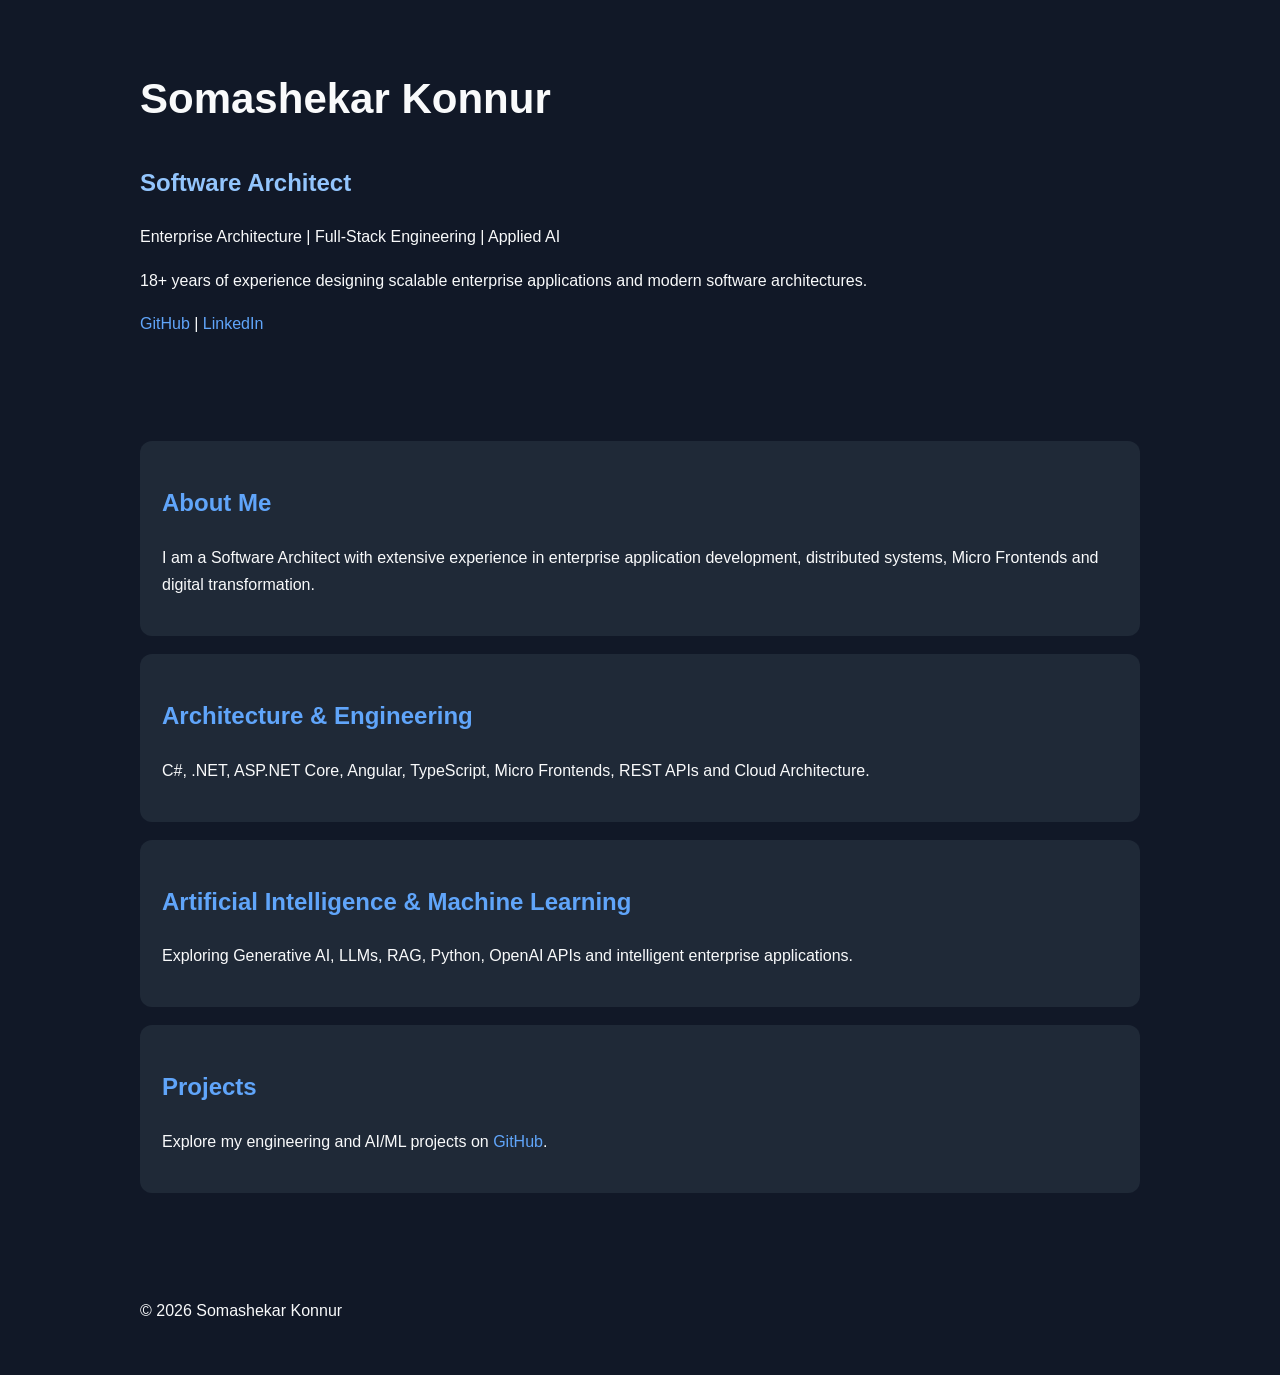
==== index.html @ 421f2dee "Create index.html for personal portfolio This HTML file serves as a personal portfolio for Somasheka" ====
<!DOCTYPE html>
<html lang="en">
<head>
    <meta charset="UTF-8">
    <meta name="viewport"
          content="width=device-width, initial-scale=1.0">
    <title>Somashekar Konnur | Software Architect</title>
    <meta name="description"
          content="Software Architect specializing in
          enterprise architecture, .NET, Angular and AI.">

    <style>
        body {
            margin: 0;
            font-family: Arial, sans-serif;
            background: #111827;
            color: #f9fafb;
            line-height: 1.7;
        }

        header, main, footer {
            max-width: 1000px;
            margin: auto;
            padding: 35px 24px;
        }

        h1 { font-size: 42px; }
        h2 { color: #60a5fa; }

        .subtitle { color: #93c5fd; }

        a {
            color: #60a5fa;
            text-decoration: none;
        }

        .card {
            background: #1f2937;
            padding: 22px;
            margin: 18px 0;
            border-radius: 12px;
        }
    </style>
</head>

<body>

<header>
    <h1>Somashekar Konnur</h1>
    <h2 class="subtitle">Software Architect</h2>

    <p>
        Enterprise Architecture |
        Full-Stack Engineering |
        Applied AI
    </p>

    <p>
        18+ years of experience designing scalable
        enterprise applications and modern software
        architectures.
    </p>

    <p>
        <a href="https://github.com/somuenc">GitHub</a> |
        <a href="https://www.linkedin.com/">LinkedIn</a>
    </p>
</header>

<main>

    <section class="card">
        <h2>About Me</h2>
        <p>
            I am a Software Architect with extensive
            experience in enterprise application
            development, distributed systems,
            Micro Frontends and digital transformation.
        </p>
    </section>

    <section class="card">
        <h2>Architecture & Engineering</h2>
        <p>
            C#, .NET, ASP.NET Core, Angular,
            TypeScript, Micro Frontends,
            REST APIs and Cloud Architecture.
        </p>
    </section>

    <section class="card">
        <h2>Artificial Intelligence & Machine Learning</h2>
        <p>
            Exploring Generative AI, LLMs, RAG,
            Python, OpenAI APIs and intelligent
            enterprise applications.
        </p>
    </section>

    <section class="card">
        <h2>Projects</h2>
        <p>
            Explore my engineering and AI/ML projects
            on <a href="https://github.com/somuenc">
            GitHub</a>.
        </p>
    </section>

</main>

<footer>
    <p>© 2026 Somashekar Konnur</p>
</footer>

</body>
</html>
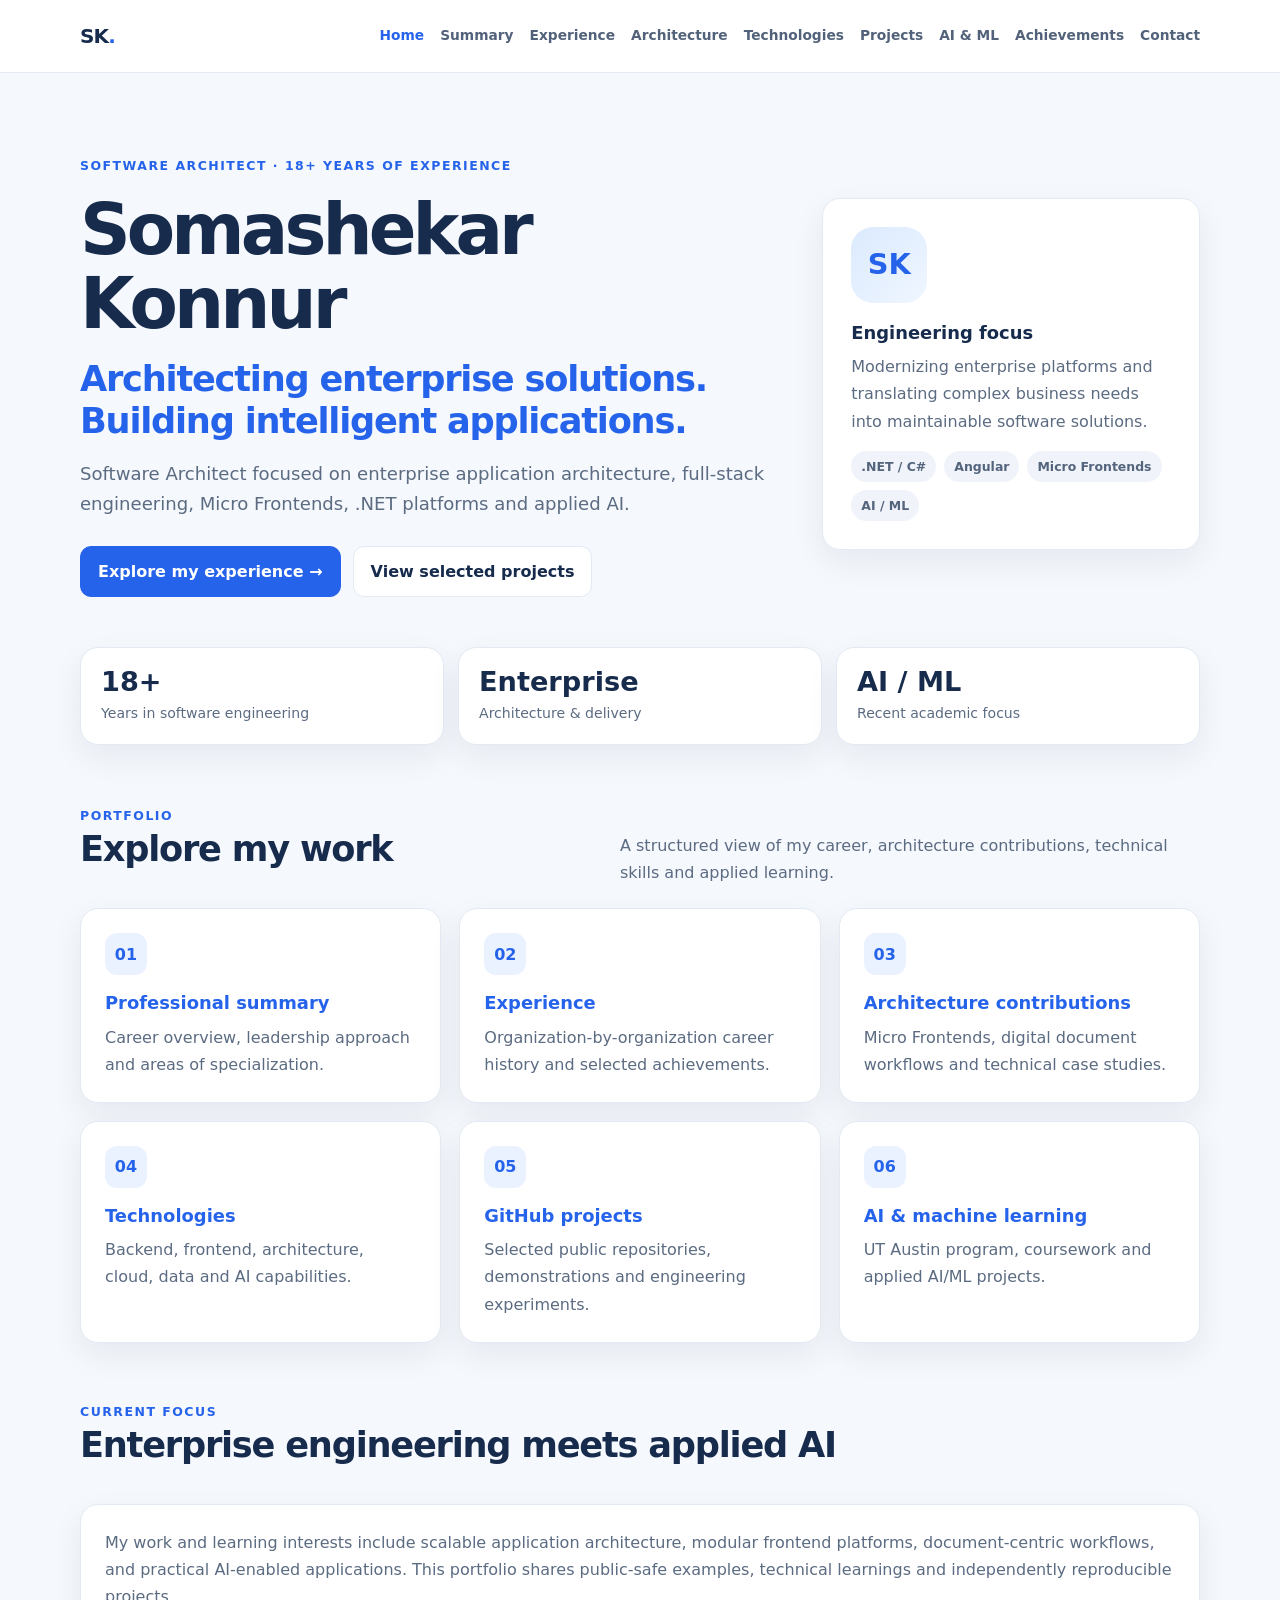
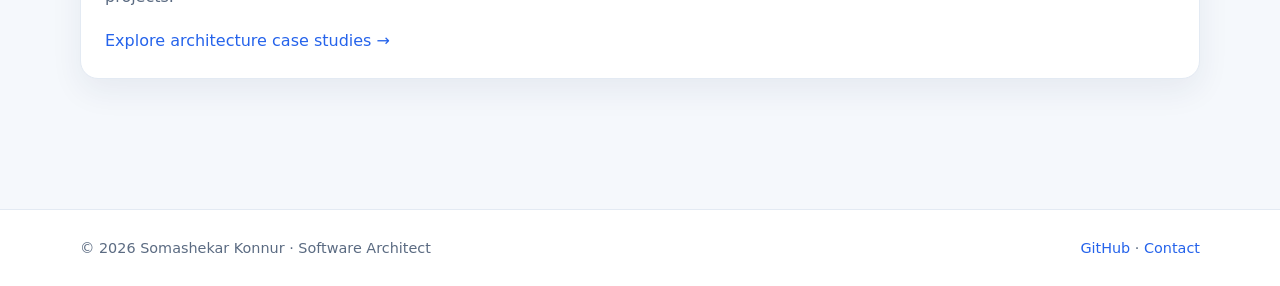
==== commit 13f9e5d6: "Modifying the Profile to match modern design and experience" ====
--- a/index.html
+++ b/index.html
@@ -1,116 +1,110 @@
-<!DOCTYPE html>
+<!doctype html>
 <html lang="en">
+
 <head>
-    <meta charset="UTF-8">
-    <meta name="viewport"
-          content="width=device-width, initial-scale=1.0">
-    <title>Somashekar Konnur | Software Architect</title>
+    <meta charset="utf-8">
+    <meta name="viewport" content="width=device-width,initial-scale=1">
     <meta name="description"
-          content="Software Architect specializing in
-          enterprise architecture, .NET, Angular and AI.">
-
-    <style>
-        body {
-            margin: 0;
-            font-family: Arial, sans-serif;
-            background: #111827;
-            color: #f9fafb;
-            line-height: 1.7;
-        }
-
-        header, main, footer {
-            max-width: 1000px;
-            margin: auto;
-            padding: 35px 24px;
-        }
-
-        h1 { font-size: 42px; }
-        h2 { color: #60a5fa; }
-
-        .subtitle { color: #93c5fd; }
-
-        a {
-            color: #60a5fa;
-            text-decoration: none;
-        }
-
-        .card {
-            background: #1f2937;
-            padding: 22px;
-            margin: 18px 0;
-            border-radius: 12px;
-        }
-    </style>
+        content="Somashekar Konnur — Software Architect, enterprise architecture, full-stack engineering and applied AI.">
+    <title>Home | Somashekar Konnur</title>
+    <link rel="stylesheet" href="styles.css">
 </head>
 
 <body>
+    <header>
+        <div class="wrap nav"><a class="brand" href="index.html">SK<span>.</span></a><button class="menu"
+                aria-expanded="false" aria-label="Toggle navigation">Menu ☰</button>
+            <nav><a href="index.html">Home</a><a href="summary.html">Summary</a><a
+                    href="experience.html">Experience</a><a href="architecture.html">Architecture</a><a
+                    href="technologies.html">Technologies</a><a href="projects.html">Projects</a><a href="ai-ml.html">AI
+                    & ML</a><a href="achievements.html">Achievements</a><a href="contact.html">Contact</a></nav>
+        </div>
+    </header>
+    <main class="wrap">
+        <section class="hero">
+            <div><span class="eyebrow">Software Architect · 18+ years of experience</span>
+                <h1>Somashekar<br>Konnur</h1>
+                <h2 style="color:#2563eb">Architecting enterprise solutions.<br>Building intelligent applications.</h2>
+                <p class="lead">Software Architect focused on enterprise application architecture, full-stack
+                    engineering, Micro Frontends, .NET platforms and applied AI.</p>
+                <div class="hero-actions"><a class="btn" href="experience.html">Explore my experience →</a><a
+                        class="btn secondary" href="projects.html">View selected projects</a></div>
+            </div>
+            <aside class="hero-card">
+                <div class="monogram">SK</div>
+                <h3>Engineering focus</h3>
+                <p>Modernizing enterprise platforms and translating complex business needs into maintainable software
+                    solutions.</p>
+                <div class="tags"><span class="tag">.NET / C#</span><span class="tag">Angular</span><span
+                        class="tag">Micro Frontends</span><span class="tag">AI / ML</span></div>
+            </aside>
+        </section>
+        <section class="stats">
+            <div class="stat"><strong>18+</strong><span>Years in software engineering</span></div>
+            <div class="stat"><strong>Enterprise</strong><span>Architecture & delivery</span></div>
+            <div class="stat"><strong>AI / ML</strong><span>Recent academic focus</span></div>
+        </section>
+        <section class="section">
+            <div class="section-head">
+                <div><span class="eyebrow">Portfolio</span>
+                    <h2>Explore my work</h2>
+                </div>
+                <p>A structured view of my career, architecture contributions, technical skills and applied learning.
+                </p>
+            </div>
+            <div class="grid">
+                <a class="card" href="summary.html">
+                    <div class="icon">01</div>
+                    <h3>Professional summary</h3>
+                    <p>Career overview, leadership approach and areas of specialization.</p>
+                </a>
+                <a class="card" href="experience.html">
+                    <div class="icon">02</div>
+                    <h3>Experience</h3>
+                    <p>Organization-by-organization career history and selected achievements.</p>
+                </a>
+                <a class="card" href="architecture.html">
+                    <div class="icon">03</div>
+                    <h3>Architecture contributions</h3>
+                    <p>Micro Frontends, digital document workflows and technical case studies.</p>
+                </a>
+                <a class="card" href="technologies.html">
+                    <div class="icon">04</div>
+                    <h3>Technologies</h3>
+                    <p>Backend, frontend, architecture, cloud, data and AI capabilities.</p>
+                </a>
+                <a class="card" href="projects.html">
+                    <div class="icon">05</div>
+                    <h3>GitHub projects</h3>
+                    <p>Selected public repositories, demonstrations and engineering experiments.</p>
+                </a>
+                <a class="card" href="ai-ml.html">
+                    <div class="icon">06</div>
+                    <h3>AI & machine learning</h3>
+                    <p>UT Austin program, coursework and applied AI/ML projects.</p>
+                </a>
+            </div>
+        </section>
+        <section class="section">
+            <div class="section-head">
+                <div><span class="eyebrow">Current focus</span>
+                    <h2>Enterprise engineering meets applied AI</h2>
+                </div>
+            </div>
+            <div class="card">
+                <p>My work and learning interests include scalable application architecture, modular frontend platforms,
+                    document-centric workflows, and practical AI-enabled applications. This portfolio shares public-safe
+                    examples, technical learnings and independently reproducible projects.</p><a
+                    href="architecture.html">Explore architecture case studies →</a>
+            </div>
+        </section>
+    </main>
+    <footer>
+        <div class="wrap footer-row"><span>© <span data-year></span> Somashekar Konnur · Software
+                Architect</span><span><a href="https://github.com/somuenc">GitHub</a> · <a
+                    href="contact.html">Contact</a></span></div>
+    </footer>
+    <script src="script.js"></script>
+</body>
 
-<header>
-    <h1>Somashekar Konnur</h1>
-    <h2 class="subtitle">Software Architect</h2>
-
-    <p>
-        Enterprise Architecture |
-        Full-Stack Engineering |
-        Applied AI
-    </p>
-
-    <p>
-        18+ years of experience designing scalable
-        enterprise applications and modern software
-        architectures.
-    </p>
-
-    <p>
-        <a href="https://github.com/somuenc">GitHub</a> |
-        <a href="https://www.linkedin.com/">LinkedIn</a>
-    </p>
-</header>
-
-<main>
-
-    <section class="card">
-        <h2>About Me</h2>
-        <p>
-            I am a Software Architect with extensive
-            experience in enterprise application
-            development, distributed systems,
-            Micro Frontends and digital transformation.
-        </p>
-    </section>
-
-    <section class="card">
-        <h2>Architecture & Engineering</h2>
-        <p>
-            C#, .NET, ASP.NET Core, Angular,
-            TypeScript, Micro Frontends,
-            REST APIs and Cloud Architecture.
-        </p>
-    </section>
-
-    <section class="card">
-        <h2>Artificial Intelligence & Machine Learning</h2>
-        <p>
-            Exploring Generative AI, LLMs, RAG,
-            Python, OpenAI APIs and intelligent
-            enterprise applications.
-        </p>
-    </section>
-
-    <section class="card">
-        <h2>Projects</h2>
-        <p>
-            Explore my engineering and AI/ML projects
-            on <a href="https://github.com/somuenc">
-            GitHub</a>.
-        </p>
-    </section>
-
-</main>
-
-<footer>
-    <p>© 2026 Somashekar Konnur</p>
-</footer>
-
-</body>
-</html>
+</html>
--- a/styles.css
+++ b/styles.css
@@ -0,0 +1,27 @@
+:root{--bg:#f5f8fc;--surface:#fff;--ink:#172b4d;--muted:#5b6b82;--blue:#2563eb;--blue-soft:#eaf1ff;--line:#e3eaf3;--shadow:0 12px 32px rgba(25,48,82,.07);--radius:18px}
+*{box-sizing:border-box}html{scroll-behavior:smooth}body{margin:0;background:var(--bg);color:var(--ink);font:16px/1.7 Inter,ui-sans-serif,system-ui,-apple-system,"Segoe UI",sans-serif}
+a{color:var(--blue);text-decoration:none}a:hover{text-decoration:underline}.wrap{width:min(1120px,calc(100% - 40px));margin:auto}
+header{position:sticky;top:0;z-index:10;background:rgba(255,255,255,.94);backdrop-filter:blur(14px);border-bottom:1px solid var(--line)}
+.nav{min-height:72px;display:flex;align-items:center;justify-content:space-between;gap:24px}.brand{font-weight:850;font-size:1.25rem;letter-spacing:-.04em;color:var(--ink);white-space:nowrap}.brand span{color:var(--blue)}
+nav{display:flex;align-items:center;gap:16px;flex-wrap:wrap}nav a{font-size:.86rem;font-weight:650;color:#52627a}nav a.active,nav a:hover{color:var(--blue)}
+.menu{display:none;border:1px solid var(--line);background:#fff;border-radius:10px;padding:8px 12px;color:var(--ink);font-weight:700}
+main{padding:48px 0 76px}.hero{display:grid;grid-template-columns:1.5fr .8fr;gap:34px;align-items:center;padding:30px 0 50px}
+.eyebrow{display:inline-flex;align-items:center;gap:8px;color:var(--blue);font-size:.78rem;font-weight:800;letter-spacing:.12em;text-transform:uppercase}
+h1{font-size:clamp(2.5rem,6vw,4.4rem);line-height:1.05;letter-spacing:-.055em;margin:16px 0;color:var(--ink)}
+h2{font-size:clamp(1.65rem,3vw,2.2rem);line-height:1.2;letter-spacing:-.035em;margin:0 0 16px}
+h3{font-size:1.12rem;line-height:1.35;margin:0 0 8px}p{margin:0 0 16px;color:var(--muted)}.lead{font-size:1.13rem;max-width:720px}
+.hero-actions{display:flex;gap:12px;flex-wrap:wrap;margin-top:26px}.btn{display:inline-flex;align-items:center;justify-content:center;padding:11px 17px;border-radius:11px;background:var(--blue);color:white;font-weight:750;border:1px solid var(--blue)}.btn:hover{background:#1d4ed8;text-decoration:none}.btn.secondary{background:#fff;color:var(--ink);border-color:var(--line)}
+.hero-card,.card,.stat{background:var(--surface);border:1px solid var(--line);border-radius:var(--radius);box-shadow:var(--shadow)}
+.hero-card{padding:28px}.monogram{width:76px;height:76px;border-radius:22px;background:linear-gradient(135deg,#dbeafe,#eff6ff);display:grid;place-items:center;color:var(--blue);font-weight:900;font-size:1.8rem;margin-bottom:18px}
+.stats{display:grid;grid-template-columns:repeat(3,1fr);gap:14px;margin:0 0 56px}.stat{padding:18px 20px}.stat strong{display:block;font-size:1.7rem;line-height:1.2;color:var(--ink)}.stat span{font-size:.88rem;color:var(--muted)}
+.section{margin:54px 0}.section-head{display:flex;justify-content:space-between;align-items:end;gap:20px;margin-bottom:22px}.section-head p{max-width:580px;margin:0}
+.grid{display:grid;grid-template-columns:repeat(3,1fr);gap:18px}.grid.two{grid-template-columns:repeat(2,1fr)}
+.card{padding:24px}.card p:last-child{margin-bottom:0}.icon{width:42px;height:42px;display:grid;place-items:center;background:var(--blue-soft);border-radius:12px;color:var(--blue);font-weight:900;margin-bottom:16px}
+.tags{display:flex;gap:8px;flex-wrap:wrap;margin-top:14px}.tag{font-size:.78rem;font-weight:700;padding:5px 10px;border-radius:999px;background:#f0f4fa;color:#53647c}
+.page-intro{padding:18px 0 32px;max-width:820px}.page-intro h1{font-size:clamp(2.35rem,5vw,3.5rem)}.crumb{font-size:.85rem;color:var(--muted);margin-bottom:12px}
+.timeline{border-left:2px solid #d8e4f5;margin:22px 0 0 9px;padding-left:26px}.event{position:relative;padding:0 0 30px}.event:before{content:"";position:absolute;left:-34px;top:8px;width:14px;height:14px;border-radius:50%;background:var(--blue);box-shadow:0 0 0 5px #eaf1ff}
+.note{padding:16px 18px;border:1px solid #cfe0ff;background:#f0f6ff;border-radius:14px;color:#385174}
+footer{border-top:1px solid var(--line);background:#fff;padding:26px 0;color:var(--muted);font-size:.9rem}.footer-row{display:flex;justify-content:space-between;gap:20px;flex-wrap:wrap}
+ul.clean{padding-left:20px;color:var(--muted)}ul.clean li{margin:7px 0}
+@media(max-width:900px){.nav{align-items:flex-start;padding:16px 0;flex-wrap:wrap}.menu{display:block}nav{display:none;width:100%;gap:12px 17px}nav.open{display:flex}.hero{grid-template-columns:1fr}.grid{grid-template-columns:repeat(2,1fr)}}
+@media(max-width:580px){.wrap{width:min(100% - 28px,1120px)}main{padding-top:28px}.grid,.grid.two{grid-template-columns:1fr}.stats{gap:8px}.stat{padding:13px}.stat strong{font-size:1.35rem}.stat span{font-size:.76rem}.section{margin:40px 0}}
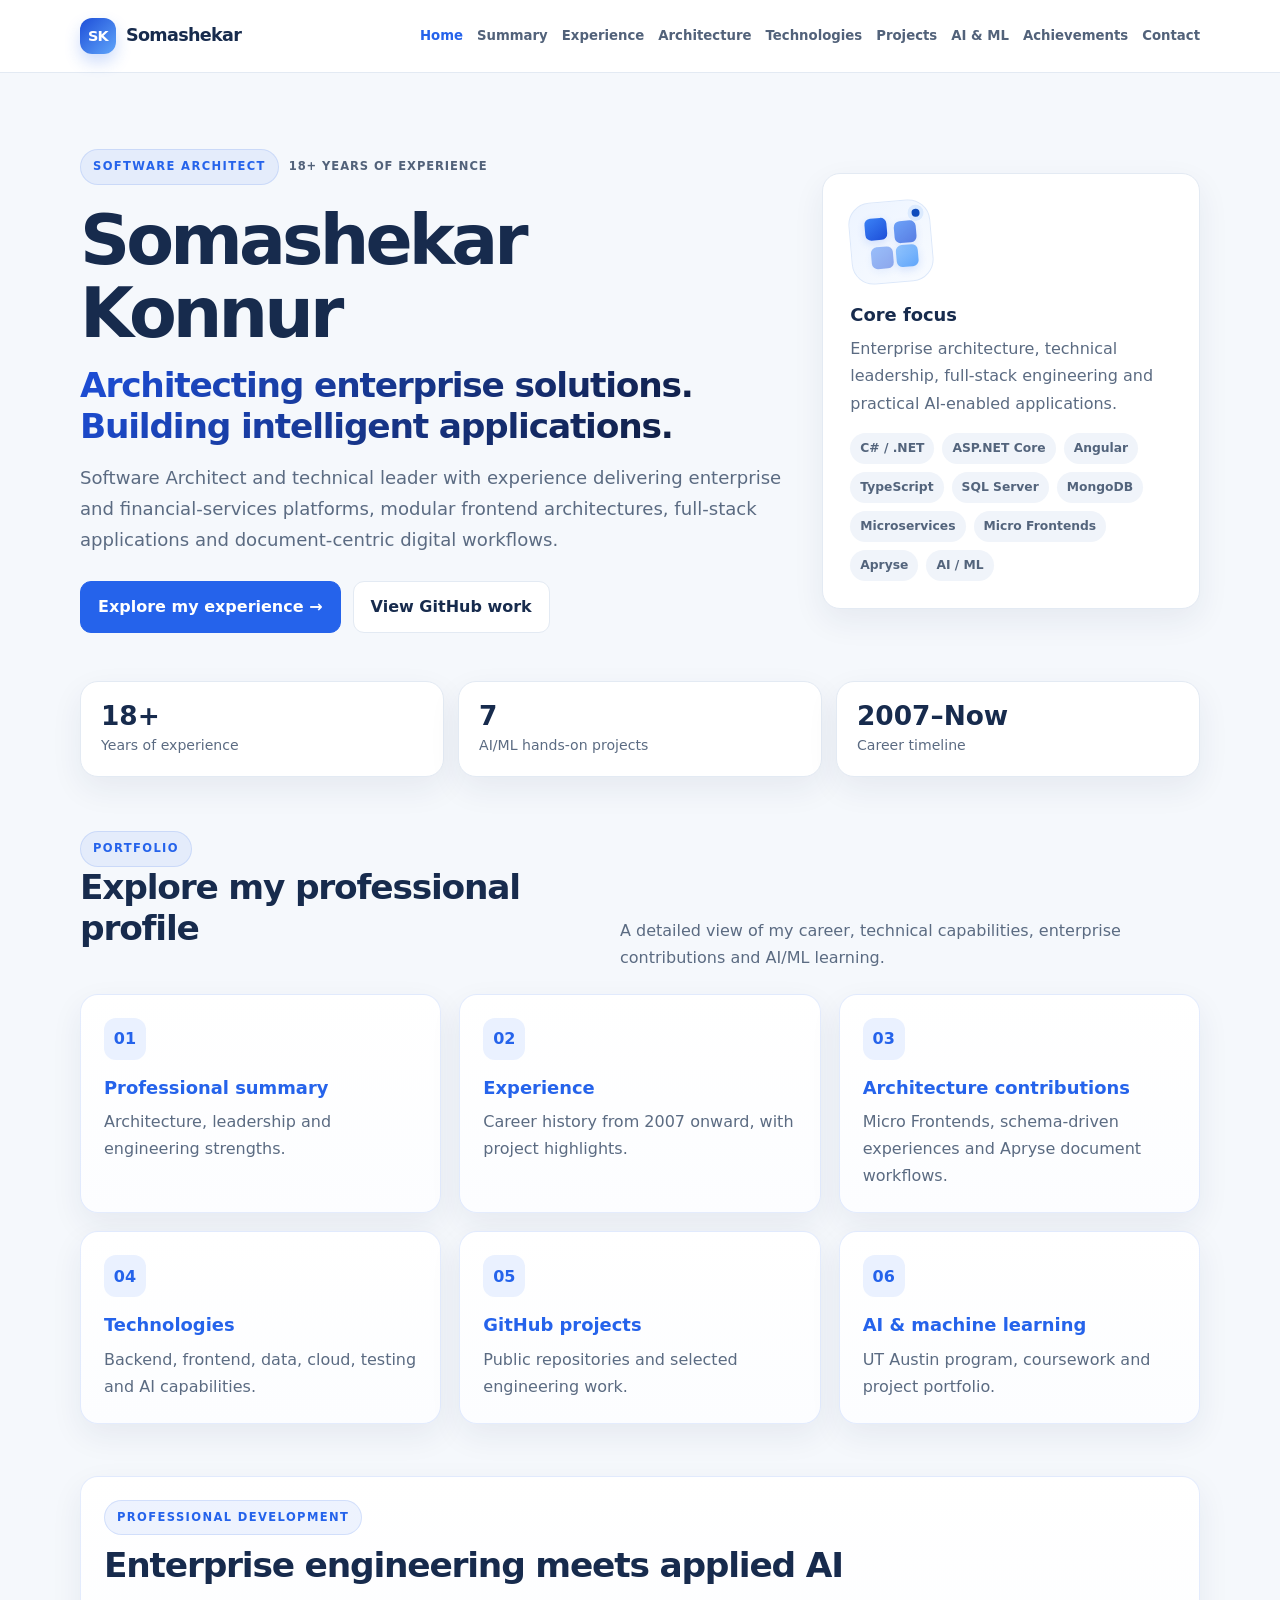
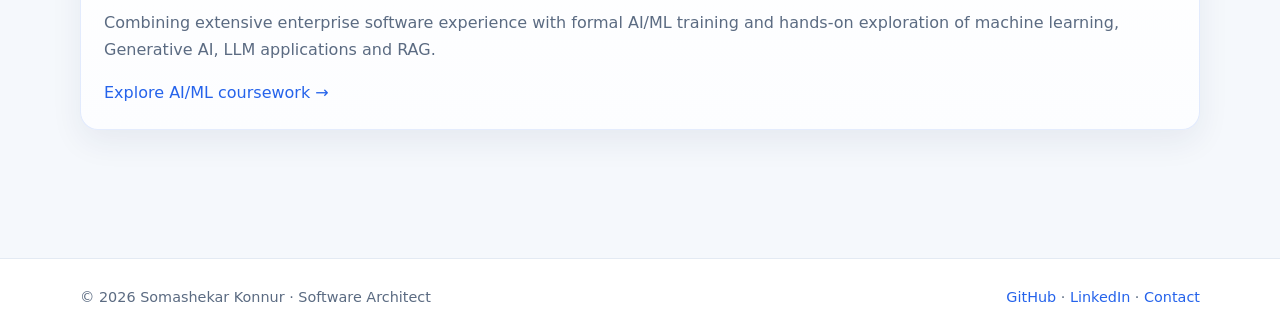
==== commit 8649adfb: "Updated the page layout and certain sections to display proper content" ====
--- a/index.html
+++ b/index.html
@@ -4,15 +4,15 @@
 <head>
     <meta charset="utf-8">
     <meta name="viewport" content="width=device-width,initial-scale=1">
-    <meta name="description"
-        content="Somashekar Konnur — Software Architect, enterprise architecture, full-stack engineering and applied AI.">
+    <meta name="description" content="Professional portfolio of Somashekar Konnur">
     <title>Home | Somashekar Konnur</title>
     <link rel="stylesheet" href="styles.css">
 </head>
 
 <body>
     <header>
-        <div class="wrap nav"><a class="brand" href="index.html">SK<span>.</span></a><button class="menu"
+        <div class="wrap nav"><a class="brand" href="index.html" aria-label="Somashekar Konnur home"><span
+                    class="brand-mark">SK</span><span class="brand-word">Somashekar</span></a><button class="menu"
                 aria-expanded="false" aria-label="Toggle navigation">Menu ☰</button>
             <nav><a href="index.html">Home</a><a href="summary.html">Summary</a><a
                     href="experience.html">Experience</a><a href="architecture.html">Architecture</a><a
@@ -22,86 +22,89 @@
     </header>
     <main class="wrap">
         <section class="hero">
-            <div><span class="eyebrow">Software Architect · 18+ years of experience</span>
+            <div>
+                <div class="eyebrow-wrap"><span class="eyebrow">Software Architect</span><span class="eyebrow-sub">18+
+                        years of experience</span></div>
                 <h1>Somashekar<br>Konnur</h1>
-                <h2 style="color:#2563eb">Architecting enterprise solutions.<br>Building intelligent applications.</h2>
-                <p class="lead">Software Architect focused on enterprise application architecture, full-stack
-                    engineering, Micro Frontends, .NET platforms and applied AI.</p>
+                <h2 class="hero-tagline">Architecting enterprise solutions.<br>Building intelligent applications.</h2>
+                <p class="lead">Software Architect and technical leader with experience delivering enterprise and
+                    financial-services platforms, modular frontend architectures, full-stack applications and
+                    document-centric digital workflows.</p>
                 <div class="hero-actions"><a class="btn" href="experience.html">Explore my experience →</a><a
-                        class="btn secondary" href="projects.html">View selected projects</a></div>
+                        class="btn secondary" href="projects.html">View GitHub work</a></div>
             </div>
             <aside class="hero-card">
-                <div class="monogram">SK</div>
-                <h3>Engineering focus</h3>
-                <p>Modernizing enterprise platforms and translating complex business needs into maintainable software
-                    solutions.</p>
-                <div class="tags"><span class="tag">.NET / C#</span><span class="tag">Angular</span><span
-                        class="tag">Micro Frontends</span><span class="tag">AI / ML</span></div>
+                <div class="architecture-mark" role="img" aria-label="Abstract modular architecture graphic">
+                    <span></span><span></span><span></span><span></span><i></i></div>
+                <h3>Core focus</h3>
+                <p>Enterprise architecture, technical leadership, full-stack engineering and practical AI-enabled
+                    applications.</p>
+                <div class="tags"><span class="tag">C# / .NET</span><span class="tag">ASP.NET Core</span><span
+                        class="tag">Angular</span><span class="tag">TypeScript</span><span class="tag">SQL Server</span><span
+                        class="tag">MongoDB</span><span class="tag">Microservices</span><span
+                        class="tag">Micro Frontends</span><span class="tag">Apryse</span><span class="tag">AI /
+                        ML</span></div>
             </aside>
         </section>
         <section class="stats">
-            <div class="stat"><strong>18+</strong><span>Years in software engineering</span></div>
-            <div class="stat"><strong>Enterprise</strong><span>Architecture & delivery</span></div>
-            <div class="stat"><strong>AI / ML</strong><span>Recent academic focus</span></div>
+            <div class="stat"><strong>18+</strong><span>Years of experience</span></div>
+            <div class="stat"><strong>7</strong><span>AI/ML hands-on projects</span></div>
+            <div class="stat"><strong>2007–Now</strong><span>Career timeline</span></div>
         </section>
         <section class="section">
             <div class="section-head">
                 <div><span class="eyebrow">Portfolio</span>
-                    <h2>Explore my work</h2>
+                    <h2>Explore my professional profile</h2>
                 </div>
-                <p>A structured view of my career, architecture contributions, technical skills and applied learning.
+                <p>A detailed view of my career, technical capabilities, enterprise contributions and AI/ML learning.
                 </p>
             </div>
             <div class="grid">
                 <a class="card" href="summary.html">
                     <div class="icon">01</div>
                     <h3>Professional summary</h3>
-                    <p>Career overview, leadership approach and areas of specialization.</p>
+                    <p>Architecture, leadership and engineering strengths.</p>
                 </a>
                 <a class="card" href="experience.html">
                     <div class="icon">02</div>
                     <h3>Experience</h3>
-                    <p>Organization-by-organization career history and selected achievements.</p>
+                    <p>Career history from 2007 onward, with project highlights.</p>
                 </a>
                 <a class="card" href="architecture.html">
                     <div class="icon">03</div>
                     <h3>Architecture contributions</h3>
-                    <p>Micro Frontends, digital document workflows and technical case studies.</p>
+                    <p>Micro Frontends, schema-driven experiences and Apryse document workflows.</p>
                 </a>
                 <a class="card" href="technologies.html">
                     <div class="icon">04</div>
                     <h3>Technologies</h3>
-                    <p>Backend, frontend, architecture, cloud, data and AI capabilities.</p>
+                    <p>Backend, frontend, data, cloud, testing and AI capabilities.</p>
                 </a>
                 <a class="card" href="projects.html">
                     <div class="icon">05</div>
                     <h3>GitHub projects</h3>
-                    <p>Selected public repositories, demonstrations and engineering experiments.</p>
+                    <p>Public repositories and selected engineering work.</p>
                 </a>
                 <a class="card" href="ai-ml.html">
                     <div class="icon">06</div>
                     <h3>AI & machine learning</h3>
-                    <p>UT Austin program, coursework and applied AI/ML projects.</p>
+                    <p>UT Austin program, coursework and project portfolio.</p>
                 </a>
             </div>
         </section>
         <section class="section">
-            <div class="section-head">
-                <div><span class="eyebrow">Current focus</span>
-                    <h2>Enterprise engineering meets applied AI</h2>
-                </div>
-            </div>
-            <div class="card">
-                <p>My work and learning interests include scalable application architecture, modular frontend platforms,
-                    document-centric workflows, and practical AI-enabled applications. This portfolio shares public-safe
-                    examples, technical learnings and independently reproducible projects.</p><a
-                    href="architecture.html">Explore architecture case studies →</a>
+            <div class="card"><span class="eyebrow">Professional development</span>
+                <h2 style="margin-top:10px">Enterprise engineering meets applied AI</h2>
+                <p>Combining extensive enterprise software experience with formal AI/ML training and hands-on
+                    exploration of machine learning, Generative AI, LLM applications and RAG.</p><a
+                    href="ai-ml.html">Explore AI/ML coursework →</a>
             </div>
         </section>
     </main>
     <footer>
         <div class="wrap footer-row"><span>© <span data-year></span> Somashekar Konnur · Software
                 Architect</span><span><a href="https://github.com/somuenc">GitHub</a> · <a
+                    href="https://www.linkedin.com/in/somashekarbkonnur1981/">LinkedIn</a> · <a
                     href="contact.html">Contact</a></span></div>
     </footer>
     <script src="script.js"></script>
--- a/styles.css
+++ b/styles.css
@@ -1,27 +1,586 @@
-:root{--bg:#f5f8fc;--surface:#fff;--ink:#172b4d;--muted:#5b6b82;--blue:#2563eb;--blue-soft:#eaf1ff;--line:#e3eaf3;--shadow:0 12px 32px rgba(25,48,82,.07);--radius:18px}
-*{box-sizing:border-box}html{scroll-behavior:smooth}body{margin:0;background:var(--bg);color:var(--ink);font:16px/1.7 Inter,ui-sans-serif,system-ui,-apple-system,"Segoe UI",sans-serif}
-a{color:var(--blue);text-decoration:none}a:hover{text-decoration:underline}.wrap{width:min(1120px,calc(100% - 40px));margin:auto}
-header{position:sticky;top:0;z-index:10;background:rgba(255,255,255,.94);backdrop-filter:blur(14px);border-bottom:1px solid var(--line)}
-.nav{min-height:72px;display:flex;align-items:center;justify-content:space-between;gap:24px}.brand{font-weight:850;font-size:1.25rem;letter-spacing:-.04em;color:var(--ink);white-space:nowrap}.brand span{color:var(--blue)}
-nav{display:flex;align-items:center;gap:16px;flex-wrap:wrap}nav a{font-size:.86rem;font-weight:650;color:#52627a}nav a.active,nav a:hover{color:var(--blue)}
-.menu{display:none;border:1px solid var(--line);background:#fff;border-radius:10px;padding:8px 12px;color:var(--ink);font-weight:700}
-main{padding:48px 0 76px}.hero{display:grid;grid-template-columns:1.5fr .8fr;gap:34px;align-items:center;padding:30px 0 50px}
-.eyebrow{display:inline-flex;align-items:center;gap:8px;color:var(--blue);font-size:.78rem;font-weight:800;letter-spacing:.12em;text-transform:uppercase}
-h1{font-size:clamp(2.5rem,6vw,4.4rem);line-height:1.05;letter-spacing:-.055em;margin:16px 0;color:var(--ink)}
-h2{font-size:clamp(1.65rem,3vw,2.2rem);line-height:1.2;letter-spacing:-.035em;margin:0 0 16px}
-h3{font-size:1.12rem;line-height:1.35;margin:0 0 8px}p{margin:0 0 16px;color:var(--muted)}.lead{font-size:1.13rem;max-width:720px}
-.hero-actions{display:flex;gap:12px;flex-wrap:wrap;margin-top:26px}.btn{display:inline-flex;align-items:center;justify-content:center;padding:11px 17px;border-radius:11px;background:var(--blue);color:white;font-weight:750;border:1px solid var(--blue)}.btn:hover{background:#1d4ed8;text-decoration:none}.btn.secondary{background:#fff;color:var(--ink);border-color:var(--line)}
-.hero-card,.card,.stat{background:var(--surface);border:1px solid var(--line);border-radius:var(--radius);box-shadow:var(--shadow)}
-.hero-card{padding:28px}.monogram{width:76px;height:76px;border-radius:22px;background:linear-gradient(135deg,#dbeafe,#eff6ff);display:grid;place-items:center;color:var(--blue);font-weight:900;font-size:1.8rem;margin-bottom:18px}
-.stats{display:grid;grid-template-columns:repeat(3,1fr);gap:14px;margin:0 0 56px}.stat{padding:18px 20px}.stat strong{display:block;font-size:1.7rem;line-height:1.2;color:var(--ink)}.stat span{font-size:.88rem;color:var(--muted)}
-.section{margin:54px 0}.section-head{display:flex;justify-content:space-between;align-items:end;gap:20px;margin-bottom:22px}.section-head p{max-width:580px;margin:0}
-.grid{display:grid;grid-template-columns:repeat(3,1fr);gap:18px}.grid.two{grid-template-columns:repeat(2,1fr)}
-.card{padding:24px}.card p:last-child{margin-bottom:0}.icon{width:42px;height:42px;display:grid;place-items:center;background:var(--blue-soft);border-radius:12px;color:var(--blue);font-weight:900;margin-bottom:16px}
-.tags{display:flex;gap:8px;flex-wrap:wrap;margin-top:14px}.tag{font-size:.78rem;font-weight:700;padding:5px 10px;border-radius:999px;background:#f0f4fa;color:#53647c}
-.page-intro{padding:18px 0 32px;max-width:820px}.page-intro h1{font-size:clamp(2.35rem,5vw,3.5rem)}.crumb{font-size:.85rem;color:var(--muted);margin-bottom:12px}
-.timeline{border-left:2px solid #d8e4f5;margin:22px 0 0 9px;padding-left:26px}.event{position:relative;padding:0 0 30px}.event:before{content:"";position:absolute;left:-34px;top:8px;width:14px;height:14px;border-radius:50%;background:var(--blue);box-shadow:0 0 0 5px #eaf1ff}
-.note{padding:16px 18px;border:1px solid #cfe0ff;background:#f0f6ff;border-radius:14px;color:#385174}
-footer{border-top:1px solid var(--line);background:#fff;padding:26px 0;color:var(--muted);font-size:.9rem}.footer-row{display:flex;justify-content:space-between;gap:20px;flex-wrap:wrap}
-ul.clean{padding-left:20px;color:var(--muted)}ul.clean li{margin:7px 0}
-@media(max-width:900px){.nav{align-items:flex-start;padding:16px 0;flex-wrap:wrap}.menu{display:block}nav{display:none;width:100%;gap:12px 17px}nav.open{display:flex}.hero{grid-template-columns:1fr}.grid{grid-template-columns:repeat(2,1fr)}}
-@media(max-width:580px){.wrap{width:min(100% - 28px,1120px)}main{padding-top:28px}.grid,.grid.two{grid-template-columns:1fr}.stats{gap:8px}.stat{padding:13px}.stat strong{font-size:1.35rem}.stat span{font-size:.76rem}.section{margin:40px 0}}
+:root {
+    --bg: #f5f8fc;
+    --surface: #fff;
+    --ink: #172b4d;
+    --muted: #5b6b82;
+    --blue: #2563eb;
+    --blue-soft: #eaf1ff;
+    --line: #e3eaf3;
+    --shadow: 0 12px 32px rgba(25, 48, 82, .07);
+    --radius: 18px
+}
+
+* {
+    box-sizing: border-box
+}
+
+html {
+    scroll-behavior: smooth
+}
+
+html,
+body {
+    height: 100%
+}
+
+body {
+    margin: 0;
+    background: var(--bg);
+    color: var(--ink);
+    font: 16px/1.7 Inter, ui-sans-serif, system-ui, -apple-system, "Segoe UI", sans-serif;
+    min-height: 100vh;
+    display: flex;
+    flex-direction: column
+}
+
+a {
+    color: var(--blue);
+    text-decoration: none
+}
+
+a:hover {
+    text-decoration: underline
+}
+
+.wrap {
+    width: min(1120px, calc(100% - 40px));
+    margin: auto
+}
+
+header {
+    position: sticky;
+    top: 0;
+    z-index: 10;
+    background: rgba(255, 255, 255, .95);
+    backdrop-filter: blur(14px);
+    border-bottom: 1px solid var(--line)
+}
+
+.nav {
+    min-height: 72px;
+    display: flex;
+    align-items: center;
+    justify-content: space-between;
+    gap: 22px
+}
+
+.brand {
+    display: inline-flex;
+    align-items: center;
+    gap: 10px;
+    font-weight: 850;
+    font-size: 1.1rem;
+    letter-spacing: -.04em;
+    color: var(--ink);
+    white-space: nowrap
+}
+
+.brand-mark {
+    display: inline-grid;
+    place-items: center;
+    width: 36px;
+    height: 36px;
+    border-radius: 12px;
+    background: linear-gradient(135deg, #1d4ed8, #60a5fa);
+    color: #fff;
+    font-size: .9rem;
+    font-weight: 900;
+    box-shadow: 0 8px 16px rgba(37, 99, 235, .22)
+}
+
+.brand-word {
+    color: var(--ink);
+    font-weight: 850
+}
+
+.brand-mark+.brand-word {
+    color: var(--ink)
+}
+
+nav {
+    display: flex;
+    align-items: center;
+    gap: 14px;
+    flex-wrap: wrap
+}
+
+nav a {
+    font-size: .83rem;
+    font-weight: 700;
+    color: #52627a
+}
+
+nav a.active,
+nav a:hover {
+    color: var(--blue)
+}
+
+.menu {
+    display: none;
+    border: 1px solid var(--line);
+    background: #fff;
+    border-radius: 10px;
+    padding: 8px 12px;
+    color: var(--ink);
+    font-weight: 700
+}
+
+main {
+    padding: 46px 0 76px
+}
+
+.site-main {
+    flex: 1
+}
+
+.hero {
+    display: grid;
+    grid-template-columns: 1.5fr .8fr;
+    gap: 34px;
+    align-items: center;
+    padding: 30px 0 48px
+}
+
+.eyebrow-wrap {
+    display: flex;
+    flex-wrap: wrap;
+    align-items: center;
+    gap: 10px;
+    margin-bottom: 18px
+}
+
+.eyebrow {
+    display: inline-flex;
+    align-items: center;
+    padding: 7px 12px;
+    border-radius: 999px;
+    background: rgba(37, 99, 235, .08);
+    border: 1px solid rgba(37, 99, 235, .14);
+    color: var(--blue);
+    font-size: .72rem;
+    font-weight: 850;
+    letter-spacing: .12em;
+    text-transform: uppercase
+}
+
+.eyebrow-sub {
+    display: inline-flex;
+    align-items: center;
+    color: #52627a;
+    font-size: .72rem;
+    font-weight: 700;
+    letter-spacing: .08em;
+    text-transform: uppercase
+}
+
+h1 {
+    font-size: clamp(2.5rem, 6vw, 4.35rem);
+    line-height: 1.05;
+    letter-spacing: -.055em;
+    margin: 16px 0;
+    color: var(--ink)
+}
+
+h2 {
+    font-size: clamp(1.65rem, 3vw, 2.15rem);
+    line-height: 1.2;
+    letter-spacing: -.035em;
+    margin: 0 0 16px
+}
+
+.hero-tagline {
+    color: #1f4e9d;
+    background: linear-gradient(135deg, #1d4ed8, #0f172a);
+    -webkit-background-clip: text;
+    background-clip: text;
+    -webkit-text-fill-color: transparent
+}
+
+h3 {
+    font-size: 1.12rem;
+    line-height: 1.35;
+    margin: 0 0 8px
+}
+
+p {
+    margin: 0 0 16px;
+    color: var(--muted)
+}
+
+.lead {
+    font-size: 1.13rem;
+    max-width: 740px
+}
+
+.hero-actions {
+    display: flex;
+    gap: 12px;
+    flex-wrap: wrap;
+    margin-top: 26px
+}
+
+.btn {
+    display: inline-flex;
+    align-items: center;
+    justify-content: center;
+    padding: 11px 17px;
+    border-radius: 11px;
+    background: var(--blue);
+    color: white;
+    font-weight: 750;
+    border: 1px solid var(--blue)
+}
+
+.btn:hover {
+    background: #1d4ed8;
+    text-decoration: none
+}
+
+.btn.secondary {
+    background: #fff;
+    color: var(--ink);
+    border-color: var(--line)
+}
+
+.hero-card,
+.card,
+.stat {
+    background: var(--surface);
+    border: 1px solid var(--line);
+    border-radius: var(--radius);
+    box-shadow: var(--shadow)
+}
+
+.hero-card {
+    padding: 27px
+}
+
+.architecture-mark {
+    width: 82px;
+    height: 82px;
+    position: relative;
+    margin: 0 0 20px;
+    border-radius: 22px;
+    background: linear-gradient(145deg, #edf4ff, #f8fbff);
+    border: 1px solid #dce8fa;
+    display: grid;
+    grid-template-columns: repeat(2, 22px);
+    grid-template-rows: repeat(2, 22px);
+    gap: 7px;
+    place-content: center;
+    transform: rotate(-5deg)
+}
+
+.architecture-mark span {
+    display: block;
+    border-radius: 6px;
+    background: linear-gradient(145deg, #3b82f6, #1d4ed8);
+    box-shadow: 0 3px 8px rgba(37, 99, 235, .16)
+}
+
+.architecture-mark span:nth-child(2) {
+    opacity: .72;
+    transform: translateY(5px)
+}
+
+.architecture-mark span:nth-child(3) {
+    opacity: .48;
+    transform: translateX(4px)
+}
+
+.architecture-mark span:nth-child(4) {
+    background: linear-gradient(145deg, #93c5fd, #60a5fa)
+}
+
+.architecture-mark i {
+    position: absolute;
+    width: 8px;
+    height: 8px;
+    border-radius: 50%;
+    background: #0f4cbd;
+    right: 9px;
+    top: 9px;
+    box-shadow: 0 0 0 4px #dbeafe
+}
+
+.stats {
+    display: grid;
+    grid-template-columns: repeat(3, 1fr);
+    gap: 14px;
+    margin: 0 0 54px
+}
+
+.stat {
+    padding: 18px 20px
+}
+
+.stat strong {
+    display: block;
+    font-size: 1.65rem;
+    line-height: 1.2;
+    color: var(--ink)
+}
+
+.stat span {
+    font-size: .88rem;
+    color: var(--muted)
+}
+
+.section {
+    margin: 52px 0
+}
+
+.section h2 {
+    margin-bottom: 22px
+}
+
+.section-head {
+    display: flex;
+    justify-content: space-between;
+    align-items: end;
+    gap: 20px;
+    margin-bottom: 22px
+}
+
+.section-head p {
+    max-width: 580px;
+    margin: 0
+}
+
+.grid {
+    display: grid;
+    grid-template-columns: repeat(3, 1fr);
+    gap: 18px
+}
+
+.grid.two {
+    grid-template-columns: repeat(2, 1fr)
+}
+
+.card {
+    padding: 23px;
+    border: 1px solid rgba(37, 99, 235, .12);
+    background: linear-gradient(180deg, #fff 0%, #fcfdff 100%);
+    transition: transform .18s ease, box-shadow .18s ease, border-color .18s ease;
+}
+
+.card:hover {
+    transform: translateY(-2px);
+    border-color: rgba(37, 99, 235, .2);
+    box-shadow: 0 18px 30px rgba(23, 43, 77, .09)
+}
+
+.contact-grid {
+    display: grid;
+    grid-template-columns: repeat(2, minmax(0, 1fr));
+    gap: 20px;
+    margin-top: 12px
+}
+
+.contact-card {
+    display: flex;
+    flex-direction: column;
+    align-items: flex-start;
+    justify-content: center;
+    min-height: 190px;
+    padding: 24px 22px;
+    transition: transform .18s ease, box-shadow .18s ease, border-color .18s ease
+}
+
+.contact-card:hover {
+    text-decoration: none;
+    transform: translateY(-2px);
+    border-color: rgba(37, 99, 235, .2);
+    box-shadow: 0 18px 30px rgba(23, 43, 77, .09)
+}
+
+.contact-card .icon {
+    margin-bottom: 16px
+}
+
+.contact-card p,
+.contact-card h3 {
+    width: 100%
+}
+
+.card p:last-child {
+    margin-bottom: 0
+}
+
+.icon {
+    width: 42px;
+    height: 42px;
+    display: grid;
+    place-items: center;
+    background: var(--blue-soft);
+    border-radius: 12px;
+    color: var(--blue);
+    font-weight: 900;
+    margin-bottom: 16px
+}
+
+.tags {
+    display: flex;
+    gap: 8px;
+    flex-wrap: wrap;
+    margin-top: 14px
+}
+
+.tag {
+    font-size: .77rem;
+    font-weight: 700;
+    padding: 5px 10px;
+    border-radius: 999px;
+    background: #f0f4fa;
+    color: #53647c
+}
+
+.page-intro {
+    padding: 18px 0 32px;
+    max-width: 850px
+}
+
+.page-intro h1 {
+    font-size: clamp(2.3rem, 5vw, 3.45rem);
+    margin: 12px 0 16px;
+    letter-spacing: -.05em
+}
+
+.page-intro .eyebrow {
+    margin-bottom: 8px
+}
+
+.crumb {
+    display: inline-flex;
+    align-items: center;
+    gap: 8px;
+    font-size: .78rem;
+    letter-spacing: .12em;
+    text-transform: uppercase;
+    color: #586d87;
+    font-weight: 800;
+    padding: 6px 10px;
+    border-radius: 999px;
+    background: #eef4ff;
+    border: 1px solid #dfeaff
+}
+
+.timeline {
+    border-left: 2px solid #d8e4f5;
+    margin: 22px 0 0 9px;
+    padding-left: 26px
+}
+
+.event {
+    position: relative;
+    padding: 0 0 28px
+}
+
+.event:before {
+    content: "";
+    position: absolute;
+    left: -34px;
+    top: 8px;
+    width: 14px;
+    height: 14px;
+    border-radius: 50%;
+    background: var(--blue);
+    box-shadow: 0 0 0 5px #eaf1ff
+}
+
+footer {
+    border-top: 1px solid var(--line);
+    background: #fff;
+    padding: 26px 0;
+    color: var(--muted);
+    font-size: .9rem
+}
+
+.site-footer {
+    margin-top: auto
+}
+
+.footer-row {
+    display: flex;
+    justify-content: space-between;
+    gap: 20px;
+    flex-wrap: wrap
+}
+
+ul.clean {
+    padding-left: 20px;
+    color: var(--muted)
+}
+
+ul.clean li {
+    margin: 7px 0
+}
+
+@media(max-width:920px) {
+    .nav {
+        align-items: flex-start;
+        padding: 16px 0;
+        flex-wrap: wrap
+    }
+
+    .menu {
+        display: block
+    }
+
+    nav {
+        display: none;
+        width: 100%;
+        gap: 12px 16px
+    }
+
+    nav.open {
+        display: flex
+    }
+
+    .hero {
+        grid-template-columns: 1fr
+    }
+
+    .grid {
+        grid-template-columns: repeat(2, 1fr)
+    }
+
+    .contact-grid {
+        grid-template-columns: 1fr
+    }
+}
+
+@media(max-width:580px) {
+    .wrap {
+        width: min(100% - 28px, 1120px)
+    }
+
+    main {
+        padding-top: 28px
+    }
+
+    .grid,
+    .grid.two {
+        grid-template-columns: 1fr
+    }
+
+    .stats {
+        gap: 8px
+    }
+
+    .stat {
+        padding: 13px
+    }
+
+    .stat strong {
+        font-size: 1.3rem
+    }
+
+    .stat span {
+        font-size: .76rem
+    }
+
+    .section {
+        margin: 40px 0
+    }
+}
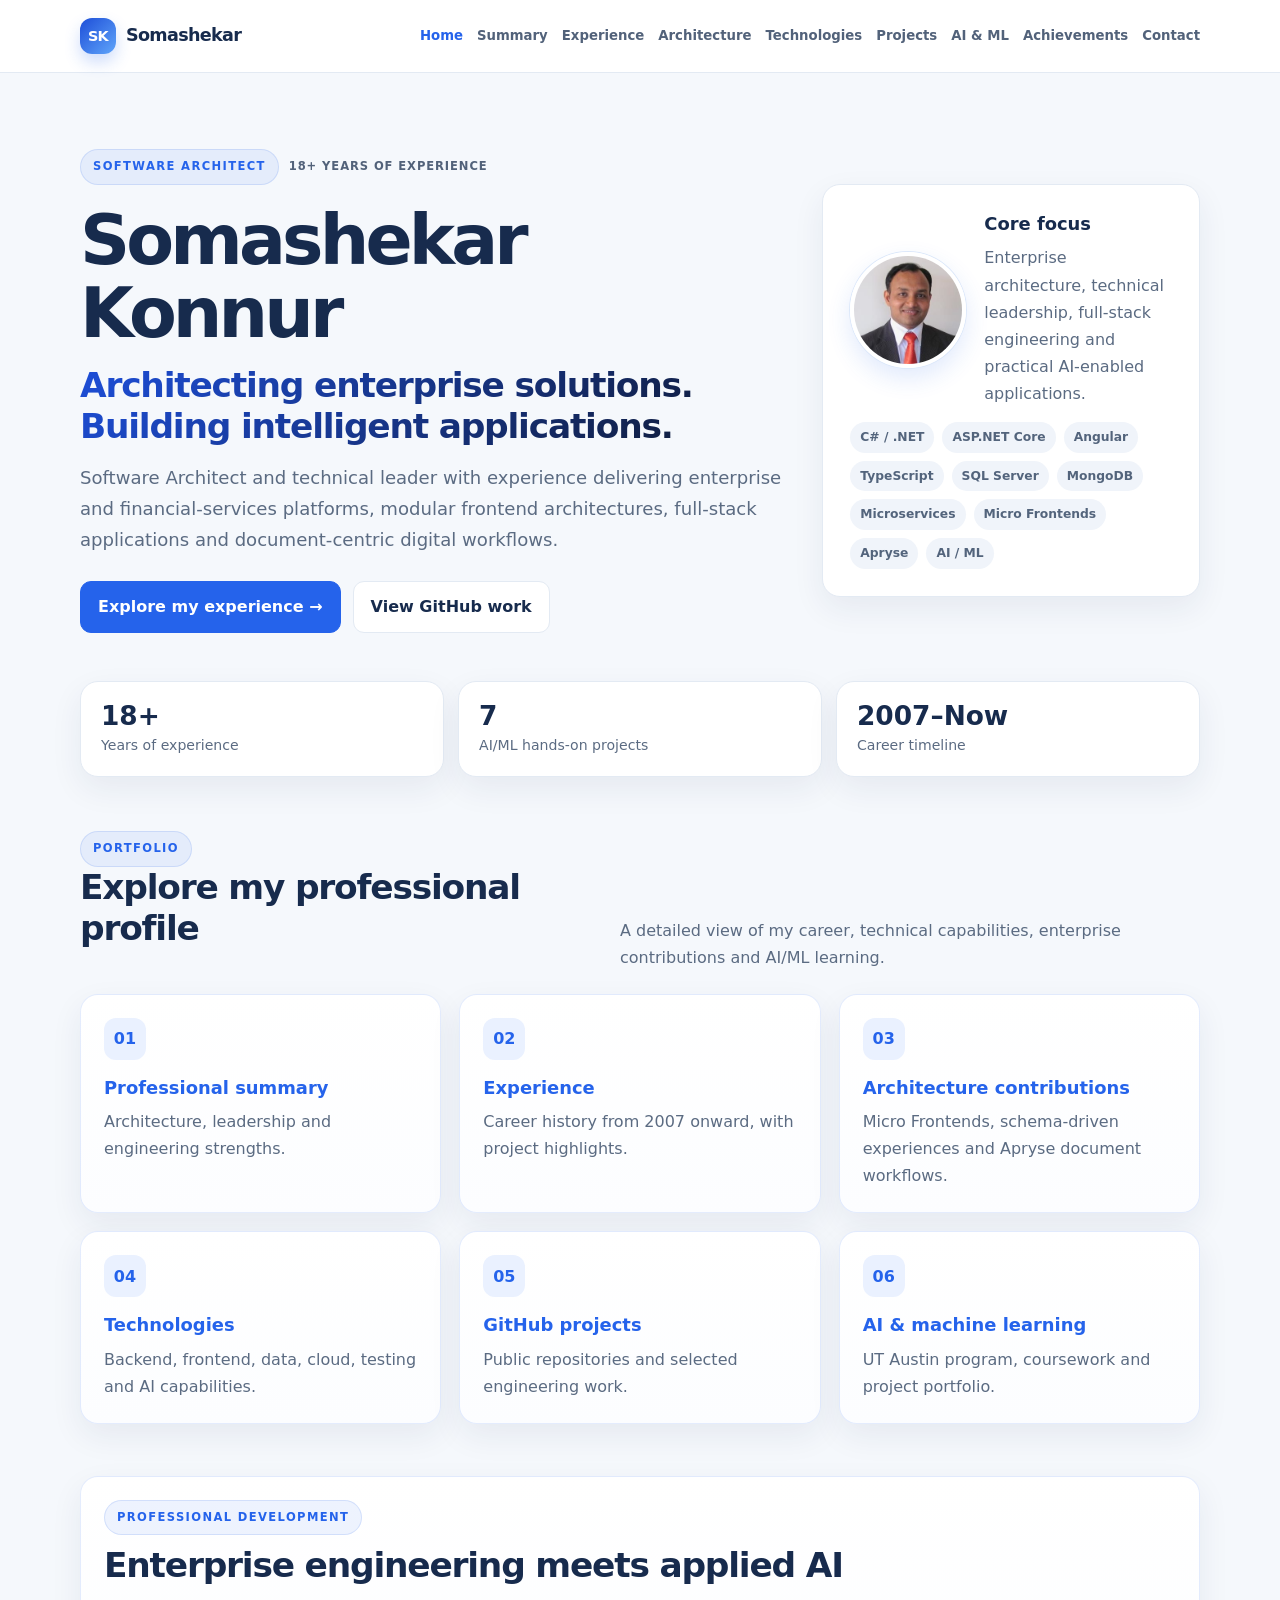
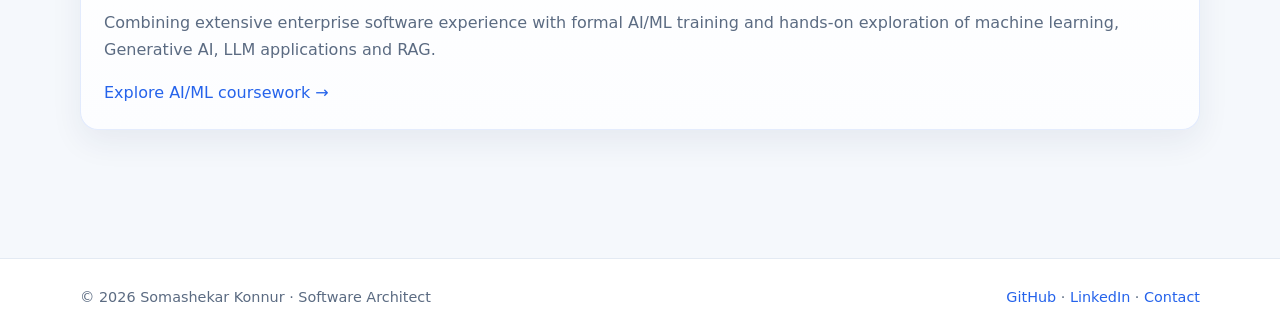
==== commit 4815fbce: "Adding assets and making the website look better with bio" ====
--- a/index.html
+++ b/index.html
@@ -34,11 +34,14 @@
                         class="btn secondary" href="projects.html">View GitHub work</a></div>
             </div>
             <aside class="hero-card">
-                <div class="architecture-mark" role="img" aria-label="Abstract modular architecture graphic">
-                    <span></span><span></span><span></span><span></span><i></i></div>
-                <h3>Core focus</h3>
-                <p>Enterprise architecture, technical leadership, full-stack engineering and practical AI-enabled
-                    applications.</p>
+                <div class="profile-intro">
+                    <img class="profile-photo" src="assets/profile-pic.jpeg" alt="Somashekar Konnur, Software Architect">
+                    <div>
+                        <h3>Core focus</h3>
+                        <p>Enterprise architecture, technical leadership, full-stack engineering and practical AI-enabled
+                            applications.</p>
+                    </div>
+                </div>
                 <div class="tags"><span class="tag">C# / .NET</span><span class="tag">ASP.NET Core</span><span
                         class="tag">Angular</span><span class="tag">TypeScript</span><span class="tag">SQL Server</span><span
                         class="tag">MongoDB</span><span class="tag">Microservices</span><span
--- a/styles.css
+++ b/styles.css
@@ -253,6 +253,27 @@
 
 .hero-card {
     padding: 27px
+}
+
+.profile-intro {
+    display: flex;
+    align-items: center;
+    gap: 18px
+}
+
+.profile-photo {
+    width: 116px;
+    height: 116px;
+    flex: 0 0 116px;
+    object-fit: cover;
+    object-position: center 38%;
+    border: 4px solid #fff;
+    border-radius: 50%;
+    box-shadow: 0 0 0 1px #dce8fa, 0 10px 24px rgba(37, 99, 235, .14)
+}
+
+.profile-intro p {
+    margin-bottom: 0
 }
 
 .architecture-mark {
@@ -407,6 +428,52 @@
     margin-bottom: 0
 }
 
+.credential-card {
+    display: flex;
+    flex-direction: column;
+    justify-content: flex-start;
+    min-height: 210px
+}
+
+.credential-card .eyebrow {
+    margin-bottom: 10px;
+    width: fit-content
+}
+
+.link-text {
+    margin-top: auto;
+    color: var(--blue);
+    font-weight: 800
+}
+
+.certificate-grid {
+    display: grid;
+    grid-template-columns: repeat(2, minmax(0, 1fr));
+    gap: 20px;
+    margin-top: 20px
+}
+
+.certificate-card {
+    display: flex;
+    flex-direction: column;
+    gap: 12px;
+    padding: 18px
+}
+
+.certificate-card img {
+    width: 100%;
+    height: 320px;
+    object-fit: contain;
+    display: block;
+    border-radius: 12px;
+    background: #f6f9ff;
+    border: 1px solid var(--line)
+}
+
+.certificate-card p {
+    margin: 0
+}
+
 .icon {
     width: 42px;
     height: 42px;
